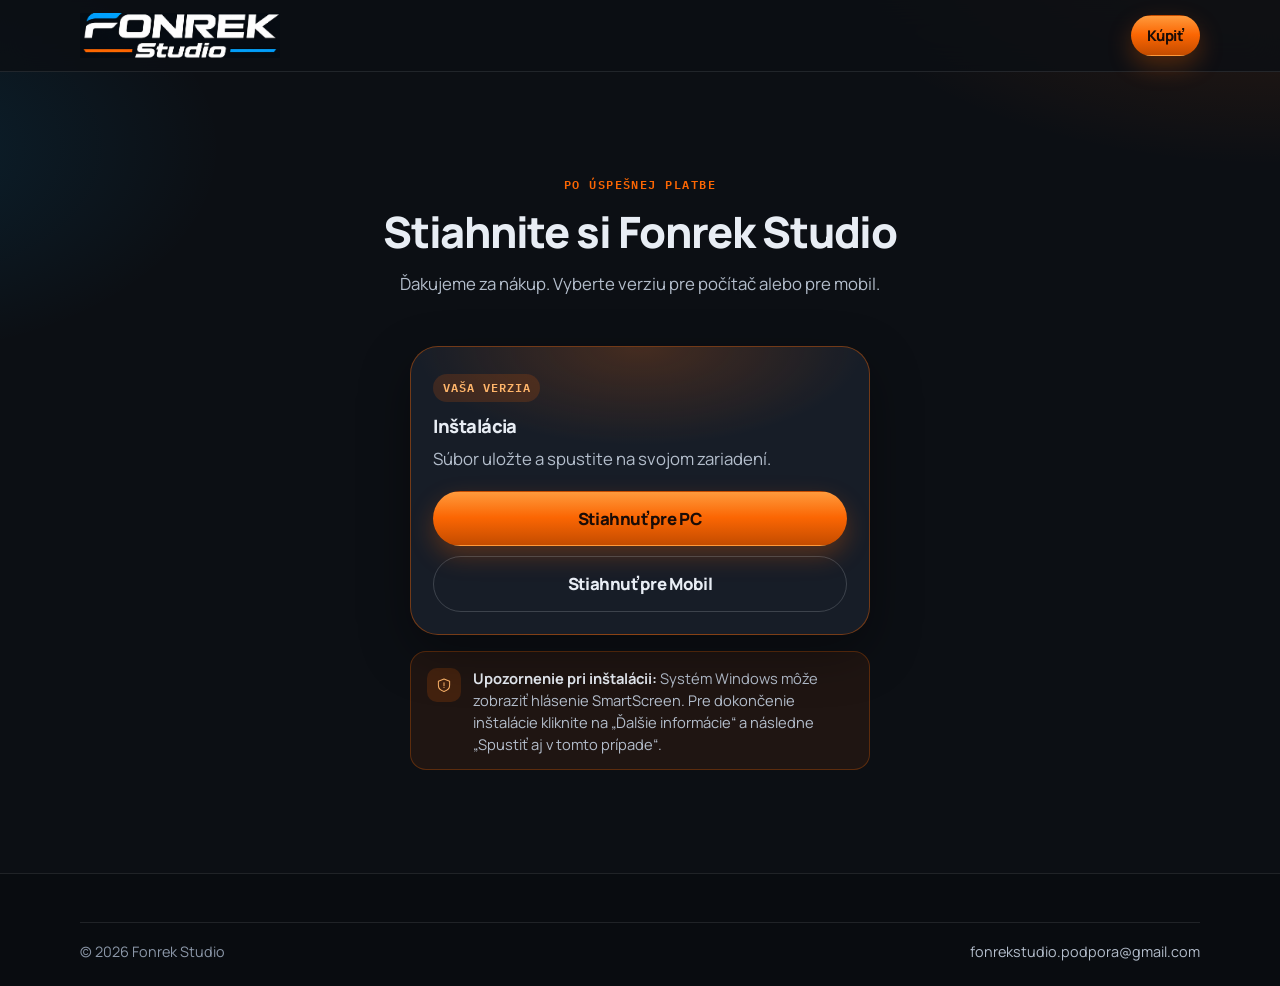
==== stiahnutie.html @ 20391c75 "Move downloads to the page customers reach after paying. Co-authored-by: Cursor <cursoragent@cursor." ====
<!DOCTYPE html>
<html lang="sk">
  <head>
    <meta charset="UTF-8" />
    <meta name="viewport" content="width=device-width, initial-scale=1" />
    <title>Stiahnutie – Fonrek Studio</title>
    <meta
      name="description"
      content="Po zaplatení si stiahnite Fonrek Studio pre počítač alebo pre mobil."
    />
    <meta name="robots" content="noindex" />
    <meta name="theme-color" content="#0c0f14" />
    <link rel="preconnect" href="https://fonts.googleapis.com" />
    <link rel="preconnect" href="https://fonts.gstatic.com" crossorigin />
    <link
      href="https://fonts.googleapis.com/css2?family=IBM+Plex+Mono:wght@500;600&family=Manrope:wght@400;500;600;700;800&display=swap"
      rel="stylesheet"
    />
    <link rel="stylesheet" href="styles.css" />
    <link
      rel="icon"
      href="data:image/svg+xml,%3Csvg xmlns='http://www.w3.org/2000/svg' viewBox='0 0 32 32'%3E%3Crect width='32' height='32' rx='8' fill='%23f15a24'/%3E%3Cpath d='M9 17.5h14M16 8v13' stroke='%23110b08' stroke-width='2.4' stroke-linecap='round'/%3E%3Ccircle cx='16' cy='17.5' r='3.2' fill='none' stroke='%23110b08' stroke-width='2.2'/%3E%3C/svg%3E"
    />
  </head>
  <body>
    <a class="skip-link" href="#stiahnutie">Preskočiť na obsah</a>

    <header class="site-header">
      <div class="container header-bar">
        <a class="logo" href="index.html">
          <img src="img/logo.png" alt="Fonrek Studio" />
        </a>
        <a class="btn btn-small" href="index.html#cennik">Kúpiť</a>
      </div>
    </header>

    <main id="stiahnutie">
      <section class="section" aria-labelledby="download-title">
        <div class="container pricing-wrap">
          <header class="section-head">
            <p class="eyebrow">Po úspešnej platbe</p>
            <h1 id="download-title">Stiahnite si Fonrek Studio</h1>
            <p class="lede">
              Ďakujeme za nákup. Vyberte verziu pre počítač alebo pre mobil.
            </p>
          </header>

          <article class="price-card">
            <p class="price-flag">Vaša verzia</p>
            <h2>Inštalácia</h2>
            <p class="lede">Súbor uložte a spustite na svojom zariadení.</p>
            <div class="download-actions">
              <a class="btn btn-block" href="/fonrek_studio_setup.exe" download>
                Stiahnuť pre PC
              </a>
              <a class="btn btn-block btn-ghost" href="/fonrek_studio.apk" download>
                Stiahnuť pre Mobil
              </a>
            </div>
          </article>

          <aside class="install-note" role="note">
            <span class="install-note-icon" aria-hidden="true">
              <svg viewBox="0 0 32 32" width="18" height="18">
                <path d="M16 5.5 26 9.2v7.3c0 5.4-3.8 9.2-10 11-6.2-1.8-10-5.6-10-11V9.2L16 5.5Z" fill="none" stroke="currentColor" stroke-width="1.8" stroke-linejoin="round" />
                <path d="M16 12.2v5.2" fill="none" stroke="currentColor" stroke-width="1.8" stroke-linecap="round" />
                <circle cx="16" cy="20.4" r="1.05" fill="currentColor" />
              </svg>
            </span>
            <p>
              <strong>Upozornenie pri inštalácii:</strong>
              Systém Windows môže zobraziť hlásenie SmartScreen. Pre dokončenie inštalácie kliknite na „Ďalšie informácie“ a následne „Spustiť aj v tomto prípade“.
            </p>
          </aside>
        </div>
      </section>
    </main>

    <footer class="site-footer">
      <div class="container footer-bottom">
        <p>© 2026 Fonrek Studio</p>
        <p><a href="mailto:fonrekstudio.podpora@gmail.com">fonrekstudio.podpora@gmail.com</a></p>
      </div>
    </footer>
  </body>
</html>
---- styles.css ----
:root {
  --bg: #0c0f14;
  --bg-raised: #141922;
  --bg-card: #171d27;
  --bg-card-hover: #1c2430;
  --line: rgba(232, 237, 244, 0.1);
  --line-strong: rgba(232, 237, 244, 0.18);
  --text: #e8edf4;
  --muted: #b4becc;
  --faint: #8b97a8;
  --accent: #fb6603;
  --accent-deep: #c44c00;
  --accent-soft: rgba(251, 102, 3, 0.16);
  --blue: #04acf9;
  --ok: #3dbe86;
  --shadow: 0 18px 50px rgba(0, 0, 0, 0.35);
  --radius: 18px;
  --header: 4.5rem;
  --font: "Manrope", "Segoe UI", sans-serif;
  --mono: "IBM Plex Mono", ui-monospace, monospace;
  --container: 1120px;
}

*,
*::before,
*::after {
  box-sizing: border-box;
}

html {
  scroll-behavior: smooth;
  scroll-padding-top: calc(var(--header) + 0.75rem);
}

body {
  margin: 0;
  font-family: var(--font);
  font-size: 1.05rem;
  line-height: 1.65;
  color: var(--text);
  background:
    radial-gradient(900px 480px at 100% -10%, rgba(251, 102, 3, 0.18), transparent 55%),
    radial-gradient(700px 420px at -10% 15%, rgba(4, 172, 249, 0.12), transparent 50%),
    var(--bg);
  color-scheme: dark;
}

img,
svg {
  display: block;
  max-width: 100%;
}

a {
  color: inherit;
  text-decoration-thickness: 1px;
  text-underline-offset: 0.18em;
}

p,
ul,
ol {
  margin: 0;
}

h1,
h2,
h3 {
  margin: 0;
  line-height: 1.15;
  letter-spacing: -0.03em;
}

code {
  font-family: var(--mono);
  font-size: 0.92em;
  color: #ffd0bf;
}

::selection {
  background: var(--accent);
  color: #1a0c07;
}

.skip-link {
  position: absolute;
  left: 1rem;
  top: -4rem;
  z-index: 40;
  padding: 0.6rem 0.9rem;
  border-radius: 8px;
  background: var(--accent);
  color: #1a0c07;
  font-weight: 700;
}

.skip-link:focus {
  top: 0.75rem;
}

.sr-only {
  position: absolute;
  width: 1px;
  height: 1px;
  padding: 0;
  margin: -1px;
  overflow: hidden;
  clip: rect(0, 0, 0, 0);
  white-space: nowrap;
  border: 0;
}

.container {
  width: min(var(--container), calc(100% - 2rem));
  margin-inline: auto;
}

.eyebrow {
  margin-bottom: 0.75rem;
  color: var(--accent);
  font-family: var(--mono);
  font-size: 0.78rem;
  font-weight: 600;
  letter-spacing: 0.12em;
  text-transform: uppercase;
}

.lede {
  max-width: 42rem;
  color: var(--muted);
}

.section {
  padding: clamp(4.25rem, 8vw, 6.5rem) 0;
}

.section-alt {
  background: linear-gradient(180deg, rgba(255, 255, 255, 0.025), transparent 28%);
  border-block: 1px solid var(--line);
}

.section-head {
  max-width: 44rem;
  margin-bottom: clamp(2rem, 4vw, 3rem);
}

.section-head h1,
.section-head h2 {
  margin-bottom: 0.85rem;
  font-size: clamp(1.85rem, 3.4vw, 2.7rem);
  font-weight: 800;
}

.site-header {
  position: sticky;
  top: 0;
  z-index: 30;
  height: var(--header);
  background: rgba(12, 15, 20, 0.82);
  border-bottom: 1px solid var(--line);
  backdrop-filter: blur(16px);
}

.header-bar {
  display: flex;
  align-items: center;
  justify-content: space-between;
  height: 100%;
  gap: 1rem;
}

.logo {
  display: inline-flex;
  align-items: center;
  gap: 0.7rem;
  color: var(--text);
  font-weight: 800;
  letter-spacing: -0.03em;
  text-decoration: none;
}

header .logo {
  position: relative;
  display: block;
  height: 45px;
  width: 200px;
  overflow: hidden;
  flex: none;
}

header .logo img {
  position: absolute;
  height: 242px;
  width: 242px;
  max-width: none;
  top: -152px;
  left: -21px;
}

.logo-mark {
  display: grid;
  place-items: center;
  width: 2.15rem;
  height: 2.15rem;
  border-radius: 9px;
  color: #1a0c07;
  background: linear-gradient(160deg, #ff9a3c, var(--accent) 55%, var(--accent-deep));
  box-shadow: inset 0 0 0 1px rgba(255, 255, 255, 0.25);
}

.menu-toggle,
.menu-btn {
  display: none;
}

.nav {
  display: flex;
  align-items: center;
  gap: 1.25rem;
}

.nav ul {
  display: flex;
  gap: 0.35rem;
  padding: 0;
  list-style: none;
}

.nav a {
  text-decoration: none;
}

.nav ul a {
  display: inline-block;
  padding: 0.4rem 0.7rem;
  border-radius: 999px;
  color: var(--muted);
  font-size: 0.95rem;
  font-weight: 600;
  transition: color 0.2s ease, background 0.2s ease;
}

.nav ul a:hover,
.nav ul a:focus-visible {
  color: var(--text);
  background: rgba(255, 255, 255, 0.05);
}

.btn {
  display: inline-flex;
  align-items: center;
  justify-content: center;
  gap: 0.4rem;
  min-height: 3.15rem;
  padding: 0.8rem 1.25rem;
  border: 1px solid transparent;
  border-radius: 999px;
  background: linear-gradient(180deg, #ff9a3c, var(--accent) 48%, var(--accent-deep));
  color: #1a0c07;
  font: inherit;
  font-weight: 800;
  letter-spacing: -0.02em;
  text-decoration: none;
  box-shadow: 0 10px 24px rgba(251, 102, 3, 0.28);
  transition: transform 0.2s ease, box-shadow 0.2s ease, filter 0.2s ease;
}

.btn:hover,
.btn:focus-visible {
  transform: translateY(-2px);
  filter: brightness(1.05);
  box-shadow: 0 14px 30px rgba(251, 102, 3, 0.4);
}

.btn:active {
  transform: translateY(0);
}

.btn-small {
  min-height: 2.55rem;
  padding: 0.45rem 0.95rem;
  font-size: 0.92rem;
}

.btn-ghost {
  background: transparent;
  color: var(--text);
  border-color: var(--line-strong);
  box-shadow: none;
}

.btn-ghost:hover,
.btn-ghost:focus-visible {
  background: rgba(255, 255, 255, 0.04);
  border-color: rgba(251, 102, 3, 0.55);
  box-shadow: none;
  filter: none;
}

.btn-block {
  width: 100%;
}

.download-actions {
  display: grid;
  gap: 0.65rem;
}

.hero {
  position: relative;
  padding: clamp(3.2rem, 7vw, 5.5rem) 0 clamp(3.5rem, 7vw, 5.5rem);
  overflow: hidden;
}

.hero-media {
  position: absolute;
  inset: 0;
  z-index: 0;
  overflow: hidden;
  pointer-events: none;
}

.hero-media video {
  display: block;
  width: 100%;
  height: 100%;
  object-fit: cover;
}

.hero-media::after {
  content: "";
  position: absolute;
  inset: 0;
  background: linear-gradient(135deg, rgba(15, 23, 42, 0.78) 0%, rgba(15, 23, 42, 0.65) 100%);
  backdrop-filter: blur(2px);
}

.hero::before {
  content: "";
  position: absolute;
  inset: 0;
  z-index: 2;
  background-image:
    linear-gradient(rgba(232, 237, 244, 0.045) 1px, transparent 1px),
    linear-gradient(90deg, rgba(232, 237, 244, 0.045) 1px, transparent 1px);
  background-size: 52px 52px;
  mask-image: radial-gradient(ellipse at 70% 40%, #000 20%, transparent 72%);
  pointer-events: none;
}

.hero-fx {
  position: absolute;
  inset: 0;
  z-index: 1;
  overflow: hidden;
  pointer-events: none;
}

.hero-pulse {
  position: absolute;
  width: 48rem;
  height: 48rem;
  top: -16rem;
  right: -10rem;
  background: radial-gradient(circle, rgba(251, 102, 3, 0.22), transparent 64%);
  animation: glow-pulse 9s ease-in-out infinite;
}

.hero-beam {
  position: absolute;
  top: -25%;
  width: 18rem;
  height: 150%;
  filter: blur(26px);
  opacity: 0.55;
  animation: beam-drift 16s ease-in-out infinite alternate;
}

.hero-beam-a {
  right: 8%;
  background: linear-gradient(180deg, transparent, rgba(251, 102, 3, 0.34), transparent 78%);
  transform: rotate(16deg);
}

.hero-beam-b {
  left: -6rem;
  width: 14rem;
  background: linear-gradient(180deg, transparent, rgba(4, 172, 249, 0.22), transparent 80%);
  animation-duration: 20s;
  animation-direction: alternate-reverse;
  transform: rotate(-14deg);
}

.spark {
  position: absolute;
  width: 3px;
  height: 3px;
  border-radius: 50%;
  background: #ffe1cf;
  box-shadow: 0 0 8px 2px rgba(251, 102, 3, 0.9);
  opacity: 0;
  animation: spark-rise 4.2s ease-out infinite;
}

.spark:nth-child(4) { left: 74%; bottom: 16%; --dx: 16px; }
.spark:nth-child(5) { left: 81%; bottom: 22%; --dx: -12px; animation-delay: 1.1s; animation-duration: 3.4s; }
.spark:nth-child(6) { left: 63%; bottom: 10%; --dx: 22px; animation-delay: 2.2s; }
.spark:nth-child(7) { left: 88%; bottom: 28%; --dx: 8px; animation-delay: 0.6s; animation-duration: 3.8s; }
.spark:nth-child(8) { left: 70%; bottom: 34%; --dx: -18px; animation-delay: 2.8s; }
.spark:nth-child(9) { left: 92%; bottom: 12%; --dx: 14px; animation-delay: 1.7s; animation-duration: 4.6s; }

@keyframes glow-pulse {
  0%,
  100% { opacity: 0.4; transform: scale(0.92); }
  50% { opacity: 0.9; transform: scale(1.08); }
}

@keyframes beam-drift {
  from { translate: -4% 0; }
  to { translate: 8% 3%; }
}

@keyframes spark-rise {
  0% { opacity: 0; transform: translate3d(0, 10px, 0) scale(0.7); }
  14% { opacity: 0.95; }
  100% { opacity: 0; transform: translate3d(var(--dx, 12px), -86px, 0) scale(0.25); }
}

.hero-grid {
  position: relative;
  z-index: 3;
  display: grid;
  align-items: center;
  gap: clamp(2.5rem, 5vw, 4rem);
}

.hero h1 {
  max-width: 16ch;
  margin-bottom: 1rem;
  font-size: clamp(2.15rem, 4.6vw, 3.55rem);
  font-weight: 800;
}

.hero h1 span {
  color: #ffb56a;
}

.hero-copy .lede {
  margin-bottom: 1.5rem;
  font-size: 1.08rem;
}

.hero-actions {
  display: flex;
  flex-wrap: wrap;
  gap: 0.75rem;
  margin-bottom: 1.4rem;
}

.pills {
  display: flex;
  flex-wrap: wrap;
  gap: 0.55rem;
  padding: 0;
  list-style: none;
}

.pills li {
  padding: 0.4rem 0.75rem;
  border: 1px solid var(--line-strong);
  border-radius: 999px;
  background: rgba(12, 15, 20, 0.55);
  color: var(--text);
  font-size: 0.92rem;
  font-weight: 700;
}

.pills li::before {
  content: "";
  display: inline-block;
  width: 0.45rem;
  height: 0.45rem;
  margin-right: 0.45rem;
  border-radius: 50%;
  background: var(--accent);
  box-shadow: 0 0 0 4px var(--accent-soft);
  vertical-align: 0.05em;
}

.hero-shot {
  --tilt-x: 0deg;
  --tilt-y: 0deg;
  position: relative;
  margin: 0;
  transform: perspective(1100px) rotateX(var(--tilt-x)) rotateY(var(--tilt-y));
  transition: transform 0.16s ease;
}

.hero-shot::before {
  content: "";
  position: absolute;
  inset: 14% -6% auto;
  height: 62%;
  background: radial-gradient(circle, rgba(251, 102, 3, 0.28), transparent 68%);
  filter: blur(10px);
  pointer-events: none;
}

.hero-shot img,
.showcase img {
  display: block;
  width: 100%;
  height: auto;
}

.hero-shot,
.showcase figure {
  cursor: pointer;
}

.hero-shot img {
  position: relative;
  border: 1px solid var(--line-strong);
  border-radius: 18px;
  box-shadow: var(--shadow);
  transition:
    box-shadow 0.22s ease,
    border-color 0.22s ease,
    transform 0.35s ease,
    filter 0.35s ease;
}

.hero-shot:hover img {
  border-color: rgba(251, 102, 3, 0.55);
  box-shadow: var(--shadow), 0 0 34px rgba(251, 102, 3, 0.32);
  transform: scale(1.02);
  filter: brightness(1.1);
}

.showcase {
  display: grid;
  gap: 1.15rem;
}

.showcase figure {
  --tilt-x: 0deg;
  --tilt-y: 0deg;
  margin: 0;
  overflow: hidden;
  border: 1px solid var(--line);
  border-radius: var(--radius);
  background: #10141b;
  box-shadow: 0 14px 36px rgba(0, 0, 0, 0.28);
  transform: perspective(900px) rotateX(var(--tilt-x)) rotateY(var(--tilt-y));
  transition:
    transform 0.16s ease,
    border-color 0.22s ease,
    box-shadow 0.22s ease;
}

.showcase img {
  transition: transform 0.35s ease, filter 0.35s ease;
}

.showcase figcaption {
  padding: 0.95rem 1.05rem 1.1rem;
  font-weight: 700;
  letter-spacing: -0.02em;
  line-height: 1.4;
}

.showcase figure:hover {
  border-color: rgba(251, 102, 3, 0.55);
  box-shadow:
    0 22px 48px rgba(0, 0, 0, 0.42),
    0 0 32px rgba(251, 102, 3, 0.3);
}

.showcase figure:hover img {
  transform: scale(1.035);
  filter: brightness(1.1);
}

.lightbox {
  position: fixed;
  width: min(1080px, calc(100% - 2rem));
  max-height: calc(100vh - 2rem);
  margin: auto;
  padding: 0.85rem 0.85rem 1rem;
  border: 1px solid rgba(251, 102, 3, 0.35);
  border-radius: 20px;
  background: #10141b;
  color: var(--text);
  box-shadow: 0 30px 80px rgba(0, 0, 0, 0.55);
}

.lightbox::backdrop {
  background: rgba(6, 8, 12, 0.84);
  backdrop-filter: blur(8px);
}

.lightbox img {
  display: block;
  width: 100%;
  max-height: calc(100vh - 7.5rem);
  object-fit: contain;
  border-radius: 12px;
  background: #07090c;
}

.lightbox-caption {
  margin: 0.85rem 0.15rem 0.1rem;
  font-weight: 700;
  letter-spacing: -0.02em;
}

.lightbox-close {
  position: absolute;
  top: 0.55rem;
  right: 0.55rem;
  z-index: 2;
  display: grid;
  place-items: center;
  width: 2.4rem;
  height: 2.4rem;
  border: 1px solid var(--line-strong);
  border-radius: 999px;
  background: rgba(12, 15, 20, 0.92);
  color: var(--text);
  font-size: 1.45rem;
  line-height: 1;
  cursor: pointer;
}

.lightbox-close:hover {
  border-color: rgba(251, 102, 3, 0.7);
  color: #ffb56a;
}

.card-grid {
  display: grid;
  gap: 1rem;
}

.card,
.feature,
.license-card,
.price-card,
.steps li {
  border: 1px solid var(--line);
  background: var(--bg-card);
  transition:
    transform 0.16s ease,
    border-color 0.22s ease,
    background 0.22s ease,
    box-shadow 0.22s ease;
}

.card,
.feature {
  --tilt-x: 0deg;
  --tilt-y: 0deg;
  transform: perspective(900px) rotateX(var(--tilt-x)) rotateY(var(--tilt-y));
}

.card:hover,
.feature:hover,
.steps li:hover {
  border-color: rgba(251, 102, 3, 0.5);
  background: var(--bg-card-hover);
  box-shadow: var(--shadow), 0 0 28px rgba(251, 102, 3, 0.26);
}

.steps li:hover {
  transform: translateY(-4px);
}

.card {
  padding: 1.35rem 1.25rem 1.4rem;
  border-radius: var(--radius);
}

.icon {
  display: grid;
  place-items: center;
  width: 2.8rem;
  height: 2.8rem;
  margin-bottom: 1rem;
  border-radius: 12px;
  background: var(--accent-soft);
  color: #ffb56a;
}

.icon svg {
  width: 1.7rem;
  height: 1.7rem;
}

.card h3,
.feature h3,
.steps h3,
.license-card h3,
.price-card .lede {
  margin: 0.35rem 0 1.15rem;
}

.price-card h2,
.price-card h3 {
  margin-bottom: 0.45rem;
  font-size: 1.15rem;
  font-weight: 800;
}

.card p,
.feature p,
.license-card p,
.steps p {
  color: var(--muted);
}

.feature {
  position: relative;
  padding: 1.3rem 1.2rem 1.35rem;
  border-radius: var(--radius);
  overflow: hidden;
}

.feature-index {
  display: block;
  margin-bottom: 0.85rem;
  color: var(--accent);
  font-family: var(--mono);
  font-size: 0.8rem;
  font-weight: 600;
  letter-spacing: 0.08em;
}

.license-panel {
  display: grid;
  gap: 1rem;
  padding: 0.7rem;
  border: 1px solid var(--line-strong);
  border-radius: 28px;
  background:
    radial-gradient(500px 180px at 100% 0%, rgba(251, 102, 3, 0.18), transparent 60%),
    var(--bg-raised);
}

.license-card {
  padding: 1.5rem 1.35rem 1.4rem;
  border-radius: 20px;
}

.license-card-accent {
  background:
    linear-gradient(180deg, rgba(251, 102, 3, 0.12), rgba(251, 102, 3, 0.03)),
    var(--bg-card);
}

.license-kicker {
  margin-bottom: 0.55rem;
  color: #ffb56a;
  font-family: var(--mono);
  font-size: 0.75rem;
  font-weight: 600;
  letter-spacing: 0.1em;
  text-transform: uppercase;
}

.license-card h3 {
  font-size: clamp(1.45rem, 2vw, 1.85rem);
}

.license-card > p {
  margin-bottom: 1rem;
}

.license-card ul,
.price-list {
  padding: 0;
  list-style: none;
}

.license-card li,
.price-list li {
  position: relative;
  padding-left: 1.4rem;
  margin-top: 0.45rem;
  color: var(--text);
}

.license-card li::before,
.price-list li::before {
  content: "";
  position: absolute;
  left: 0;
  top: 0.55em;
  width: 0.55rem;
  height: 0.55rem;
  border-radius: 50%;
  background: var(--accent);
  box-shadow: 0 0 0 3px var(--accent-soft);
}

.steps {
  display: grid;
  gap: 1rem;
  margin: 0;
  padding: 0;
  list-style: none;
  counter-reset: step;
}

.steps li {
  position: relative;
  padding: 1.35rem 1.25rem 1.3rem 1.25rem;
  border-radius: var(--radius);
}

.steps li::before {
  content: counter(step, decimal-leading-zero);
  counter-increment: step;
  display: block;
  margin-bottom: 0.8rem;
  color: #1a0c07;
  font-family: var(--mono);
  font-size: 0.85rem;
  font-weight: 600;
  width: fit-content;
  padding: 0.2rem 0.5rem;
  border-radius: 999px;
  background: linear-gradient(180deg, #ff9a3c, var(--accent));
}

.pricing-wrap {
  display: grid;
  justify-items: center;
}

.pricing-wrap .section-head {
  text-align: center;
}

.pricing-wrap .lede {
  margin-inline: auto;
}

.price-card {
  position: relative;
  width: min(100%, 460px);
  padding: 1.7rem 1.4rem 1.4rem;
  border-radius: 28px;
  border-color: rgba(251, 102, 3, 0.4);
  background:
    radial-gradient(320px 140px at 50% 0%, rgba(251, 102, 3, 0.2), transparent 70%),
    var(--bg-card);
  box-shadow: var(--shadow);
}

.price-card:hover {
  transform: translateY(-4px);
  border-color: rgba(251, 102, 3, 0.7);
}

.price-flag {
  width: fit-content;
  margin-bottom: 0.9rem;
  padding: 0.25rem 0.6rem;
  border-radius: 999px;
  background: var(--accent-soft);
  color: #ffb56a;
  font-family: var(--mono);
  font-size: 0.75rem;
  font-weight: 600;
  letter-spacing: 0.08em;
  text-transform: uppercase;
}

.price {
  display: flex;
  align-items: baseline;
  gap: 0.7rem;
  margin: 0.8rem 0 1.1rem;
}

.price-value {
  font-size: clamp(3rem, 7vw, 4rem);
  font-weight: 800;
  letter-spacing: -0.05em;
  line-height: 0.95;
}

.price-note {
  color: var(--muted);
  font-weight: 600;
}

.price-list {
  margin-bottom: 1.3rem;
}

.price-foot {
  margin-top: 0.85rem;
  color: var(--faint);
  font-size: 0.86rem;
  text-align: center;
}

.install-note {
  display: flex;
  align-items: flex-start;
  gap: 0.8rem;
  width: min(100%, 460px);
  margin-top: 1rem;
  padding: 0.9rem 1rem;
  border: 1px solid rgba(251, 102, 3, 0.28);
  border-radius: 16px;
  background: rgba(251, 102, 3, 0.08);
  color: var(--muted);
  font-size: 0.92rem;
  line-height: 1.5;
}

.install-note p {
  margin: 0;
}

.install-note strong {
  color: var(--text);
  font-weight: 700;
}

.install-note-icon {
  display: grid;
  place-items: center;
  flex: none;
  width: 2.1rem;
  height: 2.1rem;
  margin-top: 0.1rem;
  border-radius: 10px;
  background: var(--accent-soft);
  color: #ffb56a;
}

.site-footer {
  padding: 3rem 0 1.4rem;
  border-top: 1px solid var(--line);
  background: #090c10;
}

.footer-grid {
  display: grid;
  gap: 2rem;
  margin-bottom: 2rem;
}

.footer-brand p {
  max-width: 22rem;
  margin-top: 0.8rem;
  color: var(--muted);
}

.site-footer h2 {
  margin-bottom: 0.7rem;
  font-size: 0.82rem;
  font-weight: 700;
  letter-spacing: 0.12em;
  text-transform: uppercase;
  color: var(--faint);
}

.site-footer ul {
  padding: 0;
  list-style: none;
}

.site-footer li + li {
  margin-top: 0.35rem;
}

.site-footer a {
  color: var(--muted);
  text-decoration: none;
  transition: color 0.2s ease;
}

.site-footer a:hover,
.site-footer a:focus-visible {
  color: var(--text);
}

.footer-bottom {
  display: flex;
  flex-wrap: wrap;
  justify-content: space-between;
  gap: 0.4rem 1rem;
  padding-top: 1.1rem;
  border-top: 1px solid var(--line);
  color: var(--faint);
  font-size: 0.9rem;
}

:focus-visible {
  outline: 2px solid var(--accent);
  outline-offset: 3px;
}

@media (min-width: 720px) {
  .card-grid-4,
  .card-grid-3,
  .steps,
  .license-panel,
  .footer-grid {
    grid-template-columns: 1fr 1fr;
  }
}

@media (min-width: 980px) {
  .card-grid-3 {
    grid-template-columns: repeat(3, 1fr);
  }

  .card-grid-4 {
    grid-template-columns: repeat(4, 1fr);
  }

  .footer-grid {
    grid-template-columns: 1.5fr 1fr 1fr;
  }

  .hero-grid {
    grid-template-columns: 1.05fr 0.95fr;
  }

  .showcase {
    grid-template-columns: repeat(3, 1fr);
  }
}

@media (max-width: 860px) {
  .menu-toggle {
    position: absolute;
    opacity: 0;
    pointer-events: none;
  }

  .menu-btn {
    display: inline-flex;
    flex-direction: column;
    justify-content: center;
    gap: 5px;
    width: 2.6rem;
    height: 2.6rem;
    padding: 0.55rem;
    border: 1px solid var(--line-strong);
    border-radius: 10px;
    cursor: pointer;
  }

  .menu-btn span:not(.sr-only) {
    display: block;
    height: 2px;
    border-radius: 2px;
    background: var(--text);
    transition: transform 0.2s ease, opacity 0.2s ease;
  }

  .menu-toggle:checked + .menu-btn span:nth-child(2) {
    transform: translateY(7px) rotate(45deg);
  }

  .menu-toggle:checked + .menu-btn span:nth-child(3) {
    opacity: 0;
  }

  .menu-toggle:checked + .menu-btn span:nth-child(4) {
    transform: translateY(-7px) rotate(-45deg);
  }

  .nav {
    position: absolute;
    top: calc(var(--header) - 1px);
    left: 0;
    right: 0;
    z-index: 5;
    display: none;
    flex-direction: column;
    align-items: stretch;
    gap: 0.4rem;
    padding: 0.85rem 1rem 1.1rem;
    border-bottom: 1px solid var(--line-strong);
    background: #0c0f14;
    box-shadow: 0 18px 40px rgba(0, 0, 0, 0.45);
  }

  .menu-toggle:checked ~ .nav {
    display: flex;
  }

  .nav ul {
    flex-direction: column;
    gap: 0.15rem;
  }

  .nav ul a,
  .nav .btn {
    width: 100%;
  }

}

@media (max-width: 560px) {
  .hero-actions .btn,
  .btn-block {
    width: 100%;
  }
}

@media (prefers-reduced-motion: reduce) {
  html {
    scroll-behavior: auto;
  }

  *,
  *::before,
  *::after {
    animation: none !important;
    transition: none !important;
  }

  .card,
  .feature,
  .showcase figure,
  .hero-shot {
    transform: none !important;
  }
}
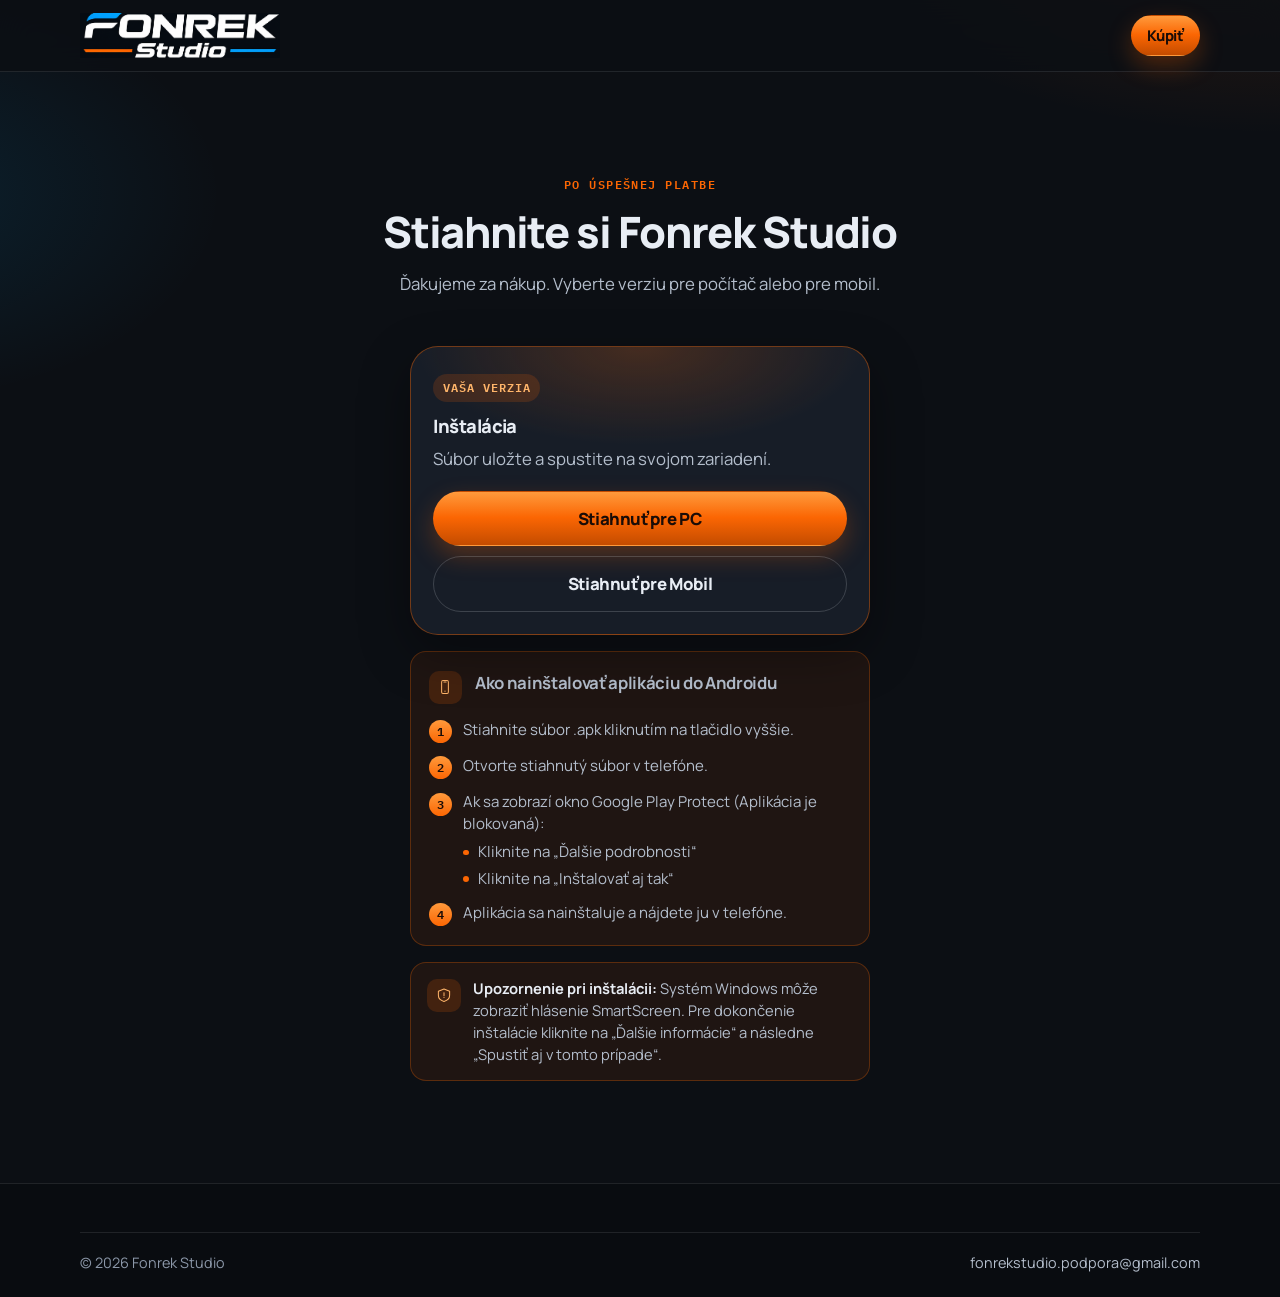
==== commit c4e2d572: "Add an Android install guide under the download buttons. Co-authored-by: Cursor <cursoragent@cursor." ====
--- a/stiahnutie.html
+++ b/stiahnutie.html
@@ -50,14 +50,39 @@
             <h2>Inštalácia</h2>
             <p class="lede">Súbor uložte a spustite na svojom zariadení.</p>
             <div class="download-actions">
-              <a class="btn btn-block" href="/fonrek_studio_setup.exe" download>
+              <a class="btn btn-block" href="/fonrek-studio-pc.exe" download>
                 Stiahnuť pre PC
               </a>
-              <a class="btn btn-block btn-ghost" href="/fonrek_studio.apk" download>
+              <a class="btn btn-block btn-ghost" href="https://drive.google.com/uc?export=download&amp;id=156To4je2EwGZNhdgCne8pfwJHRZcH1mB" target="_blank" rel="noopener noreferrer">
                 Stiahnuť pre Mobil
               </a>
             </div>
           </article>
+
+          <aside class="install-guide" aria-labelledby="android-guide-title">
+            <div class="install-guide-head">
+              <span class="install-note-icon" aria-hidden="true">
+                <svg viewBox="0 0 32 32" width="18" height="18">
+                  <rect x="10" y="4.5" width="12" height="23" rx="2.4" fill="none" stroke="currentColor" stroke-width="1.8" />
+                  <path d="M14 7.2h4" fill="none" stroke="currentColor" stroke-width="1.8" stroke-linecap="round" />
+                  <circle cx="16" cy="23.4" r="1.05" fill="currentColor" />
+                </svg>
+              </span>
+              <h2 id="android-guide-title">Ako nainštalovať aplikáciu do Androidu</h2>
+            </div>
+            <ol>
+              <li>Stiahnite súbor .apk kliknutím na tlačidlo vyššie.</li>
+              <li>Otvorte stiahnutý súbor v telefóne.</li>
+              <li>
+                Ak sa zobrazí okno Google Play Protect (Aplikácia je blokovaná):
+                <ul>
+                  <li>Kliknite na „Ďalšie podrobnosti“</li>
+                  <li>Kliknite na „Inštalovať aj tak“</li>
+                </ul>
+              </li>
+              <li>Aplikácia sa nainštaluje a nájdete ju v telefóne.</li>
+            </ol>
+          </aside>
 
           <aside class="install-note" role="note">
             <span class="install-note-icon" aria-hidden="true">
--- a/styles.css
+++ b/styles.css
@@ -942,6 +942,89 @@
   color: #ffb56a;
 }
 
+.install-guide {
+  width: min(100%, 460px);
+  margin-top: 1rem;
+  padding: 1.05rem 1.1rem 1.15rem;
+  border: 1px solid rgba(251, 102, 3, 0.28);
+  border-radius: 16px;
+  background: rgba(251, 102, 3, 0.08);
+  color: var(--muted);
+}
+
+.install-guide-head {
+  display: flex;
+  align-items: flex-start;
+  gap: 0.8rem;
+  margin-bottom: 0.9rem;
+}
+
+.install-guide h2 {
+  margin-top: 0.2rem;
+  font-size: 1.05rem;
+  line-height: 1.3;
+  letter-spacing: -0.02em;
+}
+
+.install-guide ol {
+  margin: 0;
+  padding: 0;
+  list-style: none;
+  counter-reset: guide;
+  display: grid;
+  gap: 0.75rem;
+}
+
+.install-guide ol > li {
+  display: grid;
+  grid-template-columns: 1.45rem 1fr;
+  column-gap: 0.7rem;
+  align-items: start;
+  font-size: 0.94rem;
+  line-height: 1.45;
+}
+
+.install-guide ol > li::before {
+  content: counter(guide);
+  counter-increment: guide;
+  display: grid;
+  place-items: center;
+  width: 1.45rem;
+  height: 1.45rem;
+  margin-top: 0.08rem;
+  border-radius: 999px;
+  background: linear-gradient(180deg, #ff9a3c, var(--accent));
+  color: #1a0c07;
+  font-family: var(--mono);
+  font-size: 0.75rem;
+  font-weight: 600;
+}
+
+.install-guide ul {
+  grid-column: 2;
+  margin: 0.4rem 0 0;
+  padding: 0;
+  list-style: none;
+  display: grid;
+  gap: 0.3rem;
+}
+
+.install-guide ul li {
+  position: relative;
+  padding-left: 0.95rem;
+}
+
+.install-guide ul li::before {
+  content: "";
+  position: absolute;
+  left: 0;
+  top: 0.55em;
+  width: 0.35rem;
+  height: 0.35rem;
+  border-radius: 999px;
+  background: var(--accent);
+}
+
 .site-footer {
   padding: 3rem 0 1.4rem;
   border-top: 1px solid var(--line);
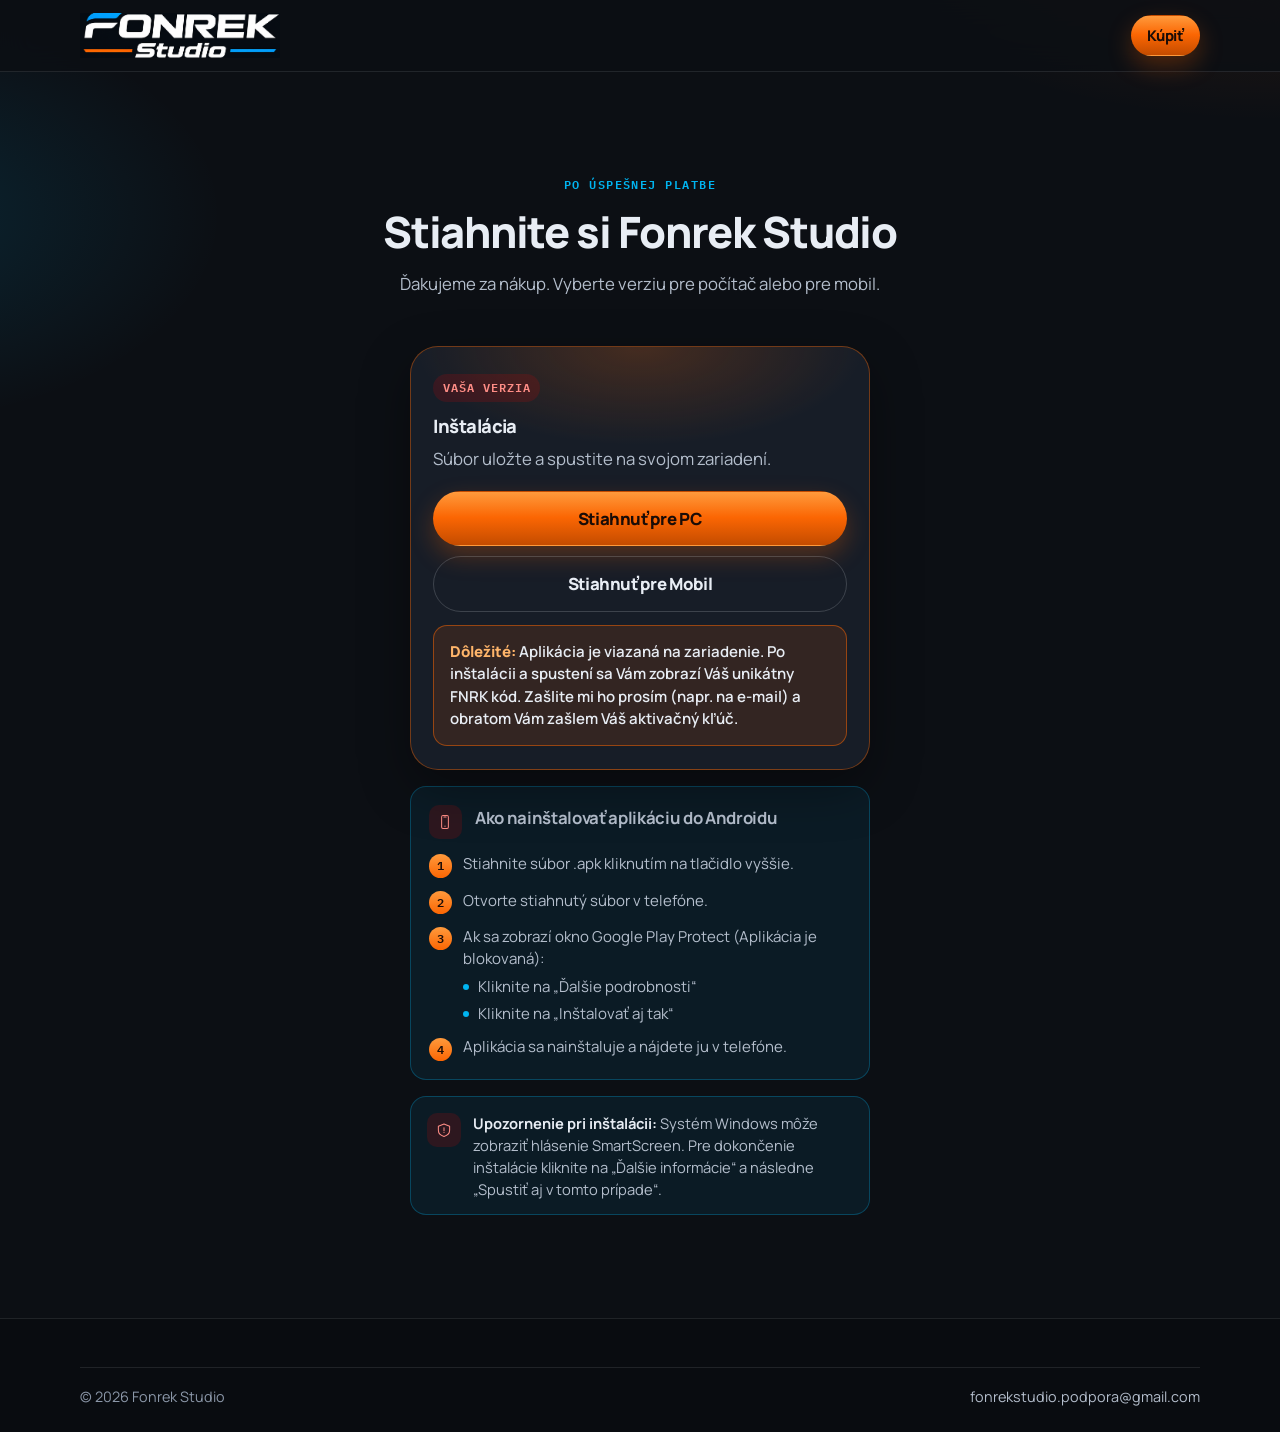
==== commit 64698e64: "Point the mobile download at the new Drive file and explain device activation. Co-authored-by: Curso" ====
--- a/stiahnutie.html
+++ b/stiahnutie.html
@@ -53,9 +53,12 @@
               <a class="btn btn-block" href="/fonrek-studio-pc.exe" download>
                 Stiahnuť pre PC
               </a>
-              <a class="btn btn-block btn-ghost" href="https://drive.google.com/uc?export=download&amp;id=156To4je2EwGZNhdgCne8pfwJHRZcH1mB" target="_blank" rel="noopener noreferrer">
+              <a class="btn btn-block btn-ghost" href="https://drive.google.com/file/d/1Omq4GcjUGo8B71jXKu0kGyHhMfI2zWkA/view?usp=sharing" target="_blank" rel="noopener noreferrer">
                 Stiahnuť pre Mobil
               </a>
+              <p class="activation-note">
+                <strong>Dôležité:</strong> Aplikácia je viazaná na zariadenie. Po inštalácii a spustení sa Vám zobrazí Váš unikátny FNRK kód. Zašlite mi ho prosím (napr. na e-mail) a obratom Vám zašlem Váš aktivačný kľúč.
+              </p>
             </div>
           </article>
 
--- a/styles.css
+++ b/styles.css
@@ -11,7 +11,11 @@
   --accent: #fb6603;
   --accent-deep: #c44c00;
   --accent-soft: rgba(251, 102, 3, 0.16);
-  --blue: #04acf9;
+  --cyan: #00b4f0;
+  --cyan-soft: rgba(0, 180, 240, 0.16);
+  --red: #e10600;
+  --red-soft: rgba(225, 6, 0, 0.16);
+  --blue: #00b4f0;
   --ok: #3dbe86;
   --shadow: 0 18px 50px rgba(0, 0, 0, 0.35);
   --radius: 18px;
@@ -40,7 +44,7 @@
   color: var(--text);
   background:
     radial-gradient(900px 480px at 100% -10%, rgba(251, 102, 3, 0.18), transparent 55%),
-    radial-gradient(700px 420px at -10% 15%, rgba(4, 172, 249, 0.12), transparent 50%),
+    radial-gradient(700px 420px at -10% 15%, rgba(0, 180, 240, 0.14), transparent 50%),
     var(--bg);
   color-scheme: dark;
 }
@@ -53,6 +57,7 @@
 
 a {
   color: inherit;
+  text-decoration-color: var(--cyan);
   text-decoration-thickness: 1px;
   text-underline-offset: 0.18em;
 }
@@ -117,7 +122,7 @@
 
 .eyebrow {
   margin-bottom: 0.75rem;
-  color: var(--accent);
+  color: var(--cyan);
   font-family: var(--mono);
   font-size: 0.78rem;
   font-weight: 600;
@@ -292,7 +297,7 @@
 .btn-ghost:hover,
 .btn-ghost:focus-visible {
   background: rgba(255, 255, 255, 0.04);
-  border-color: rgba(251, 102, 3, 0.55);
+  border-color: rgba(0, 180, 240, 0.55);
   box-shadow: none;
   filter: none;
 }
@@ -304,6 +309,24 @@
 .download-actions {
   display: grid;
   gap: 0.65rem;
+}
+
+.activation-note {
+  margin: 0.2rem 0 0;
+  padding: 0.9rem 1rem;
+  border: 1px solid rgba(251, 102, 3, 0.5);
+  border-radius: 14px;
+  background: rgba(251, 102, 3, 0.12);
+  color: var(--text);
+  font-size: 0.94rem;
+  font-weight: 600;
+  line-height: 1.5;
+  text-align: left;
+}
+
+.activation-note strong {
+  color: #ffb56a;
+  font-weight: 800;
 }
 
 .hero {
@@ -482,9 +505,39 @@
   height: 0.45rem;
   margin-right: 0.45rem;
   border-radius: 50%;
-  background: var(--accent);
-  box-shadow: 0 0 0 4px var(--accent-soft);
+  background: var(--cyan);
+  box-shadow: 0 0 0 4px var(--cyan-soft);
   vertical-align: 0.05em;
+}
+
+.platform-note {
+  display: flex;
+  flex-wrap: wrap;
+  align-items: center;
+  gap: 0.55rem 0.7rem;
+  width: fit-content;
+  max-width: 100%;
+  margin: 1rem 0 0;
+  padding: 0.45rem 0.85rem 0.45rem 0.45rem;
+  border: 1px solid rgba(0, 180, 240, 0.32);
+  border-radius: 16px;
+  background: rgba(12, 15, 20, 0.55);
+  color: var(--text);
+  font-size: 0.94rem;
+  font-weight: 600;
+  line-height: 1.4;
+}
+
+.platform-note span {
+  padding: 0.2rem 0.55rem;
+  border-radius: 999px;
+  background: var(--red-soft);
+  color: #ff8d86;
+  font-family: var(--mono);
+  font-size: 0.72rem;
+  font-weight: 600;
+  letter-spacing: 0.08em;
+  text-transform: uppercase;
 }
 
 .hero-shot {
@@ -501,7 +554,7 @@
   position: absolute;
   inset: 14% -6% auto;
   height: 62%;
-  background: radial-gradient(circle, rgba(251, 102, 3, 0.28), transparent 68%);
+  background: radial-gradient(circle, rgba(0, 180, 240, 0.28), transparent 68%);
   filter: blur(10px);
   pointer-events: none;
 }
@@ -531,8 +584,8 @@
 }
 
 .hero-shot:hover img {
-  border-color: rgba(251, 102, 3, 0.55);
-  box-shadow: var(--shadow), 0 0 34px rgba(251, 102, 3, 0.32);
+  border-color: rgba(0, 180, 240, 0.55);
+  box-shadow: var(--shadow), 0 0 34px rgba(0, 180, 240, 0.32);
   transform: scale(1.02);
   filter: brightness(1.1);
 }
@@ -570,15 +623,39 @@
 }
 
 .showcase figure:hover {
-  border-color: rgba(251, 102, 3, 0.55);
+  border-color: rgba(0, 180, 240, 0.55);
   box-shadow:
     0 22px 48px rgba(0, 0, 0, 0.42),
-    0 0 32px rgba(251, 102, 3, 0.3);
+    0 0 32px rgba(0, 180, 240, 0.3);
 }
 
 .showcase figure:hover img {
   transform: scale(1.035);
   filter: brightness(1.1);
+}
+
+.demo-section .section-head {
+  margin-inline: auto;
+  text-align: center;
+}
+
+.demo-section .lede {
+  margin-inline: auto;
+}
+
+.demo-video {
+  width: min(100%, 900px);
+  margin-inline: auto;
+}
+
+.demo-video video {
+  display: block;
+  width: 100%;
+  height: auto;
+  border: 1px solid var(--line-strong);
+  border-radius: 18px;
+  background: #10141b;
+  box-shadow: var(--shadow);
 }
 
 .lightbox {
@@ -587,7 +664,7 @@
   max-height: calc(100vh - 2rem);
   margin: auto;
   padding: 0.85rem 0.85rem 1rem;
-  border: 1px solid rgba(251, 102, 3, 0.35);
+  border: 1px solid rgba(0, 180, 240, 0.35);
   border-radius: 20px;
   background: #10141b;
   color: var(--text);
@@ -633,8 +710,8 @@
 }
 
 .lightbox-close:hover {
-  border-color: rgba(251, 102, 3, 0.7);
-  color: #ffb56a;
+  border-color: rgba(0, 180, 240, 0.7);
+  color: #8adfff;
 }
 
 .card-grid {
@@ -666,9 +743,9 @@
 .card:hover,
 .feature:hover,
 .steps li:hover {
-  border-color: rgba(251, 102, 3, 0.5);
+  border-color: rgba(0, 180, 240, 0.5);
   background: var(--bg-card-hover);
-  box-shadow: var(--shadow), 0 0 28px rgba(251, 102, 3, 0.26);
+  box-shadow: var(--shadow), 0 0 28px rgba(0, 180, 240, 0.26);
 }
 
 .steps li:hover {
@@ -687,8 +764,8 @@
   height: 2.8rem;
   margin-bottom: 1rem;
   border-radius: 12px;
-  background: var(--accent-soft);
-  color: #ffb56a;
+  background: var(--red-soft);
+  color: #ff8d86;
 }
 
 .icon svg {
@@ -728,7 +805,7 @@
 .feature-index {
   display: block;
   margin-bottom: 0.85rem;
-  color: var(--accent);
+  color: var(--cyan);
   font-family: var(--mono);
   font-size: 0.8rem;
   font-weight: 600;
@@ -742,7 +819,7 @@
   border: 1px solid var(--line-strong);
   border-radius: 28px;
   background:
-    radial-gradient(500px 180px at 100% 0%, rgba(251, 102, 3, 0.18), transparent 60%),
+    radial-gradient(500px 180px at 100% 0%, rgba(0, 180, 240, 0.16), transparent 60%),
     var(--bg-raised);
 }
 
@@ -753,13 +830,13 @@
 
 .license-card-accent {
   background:
-    linear-gradient(180deg, rgba(251, 102, 3, 0.12), rgba(251, 102, 3, 0.03)),
+    linear-gradient(180deg, rgba(0, 180, 240, 0.12), rgba(0, 180, 240, 0.03)),
     var(--bg-card);
 }
 
 .license-kicker {
   margin-bottom: 0.55rem;
-  color: #ffb56a;
+  color: #ff8d86;
   font-family: var(--mono);
   font-size: 0.75rem;
   font-weight: 600;
@@ -867,8 +944,8 @@
   margin-bottom: 0.9rem;
   padding: 0.25rem 0.6rem;
   border-radius: 999px;
-  background: var(--accent-soft);
-  color: #ffb56a;
+  background: var(--red-soft);
+  color: #ff8d86;
   font-family: var(--mono);
   font-size: 0.75rem;
   font-weight: 600;
@@ -913,9 +990,9 @@
   width: min(100%, 460px);
   margin-top: 1rem;
   padding: 0.9rem 1rem;
-  border: 1px solid rgba(251, 102, 3, 0.28);
+  border: 1px solid rgba(0, 180, 240, 0.28);
   border-radius: 16px;
-  background: rgba(251, 102, 3, 0.08);
+  background: rgba(0, 180, 240, 0.08);
   color: var(--muted);
   font-size: 0.92rem;
   line-height: 1.5;
@@ -938,17 +1015,17 @@
   height: 2.1rem;
   margin-top: 0.1rem;
   border-radius: 10px;
-  background: var(--accent-soft);
-  color: #ffb56a;
+  background: var(--red-soft);
+  color: #ff8d86;
 }
 
 .install-guide {
   width: min(100%, 460px);
   margin-top: 1rem;
   padding: 1.05rem 1.1rem 1.15rem;
-  border: 1px solid rgba(251, 102, 3, 0.28);
+  border: 1px solid rgba(0, 180, 240, 0.28);
   border-radius: 16px;
-  background: rgba(251, 102, 3, 0.08);
+  background: rgba(0, 180, 240, 0.08);
   color: var(--muted);
 }
 
@@ -1022,7 +1099,7 @@
   width: 0.35rem;
   height: 0.35rem;
   border-radius: 999px;
-  background: var(--accent);
+  background: var(--cyan);
 }
 
 .site-footer {
@@ -1083,8 +1160,51 @@
   font-size: 0.9rem;
 }
 
+.footer-legal {
+  display: flex;
+  flex-wrap: wrap;
+  gap: 0.35rem 1.1rem;
+}
+
+.legal-doc {
+  width: min(100%, 760px);
+  margin-inline: auto;
+}
+
+.legal-doc .section-head {
+  max-width: none;
+}
+
+.legal-doc h2 {
+  margin: 2.1rem 0 0.55rem;
+  font-size: 1.28rem;
+}
+
+.legal-doc p,
+.legal-doc li {
+  color: var(--muted);
+}
+
+.legal-doc p + p,
+.legal-doc ul {
+  margin-top: 0.75rem;
+}
+
+.legal-doc ul {
+  padding-left: 1.15rem;
+}
+
+.legal-doc strong {
+  color: var(--text);
+  font-weight: 700;
+}
+
+.legal-doc a {
+  color: #8adfff;
+}
+
 :focus-visible {
-  outline: 2px solid var(--accent);
+  outline: 2px solid var(--cyan);
   outline-offset: 3px;
 }
 
